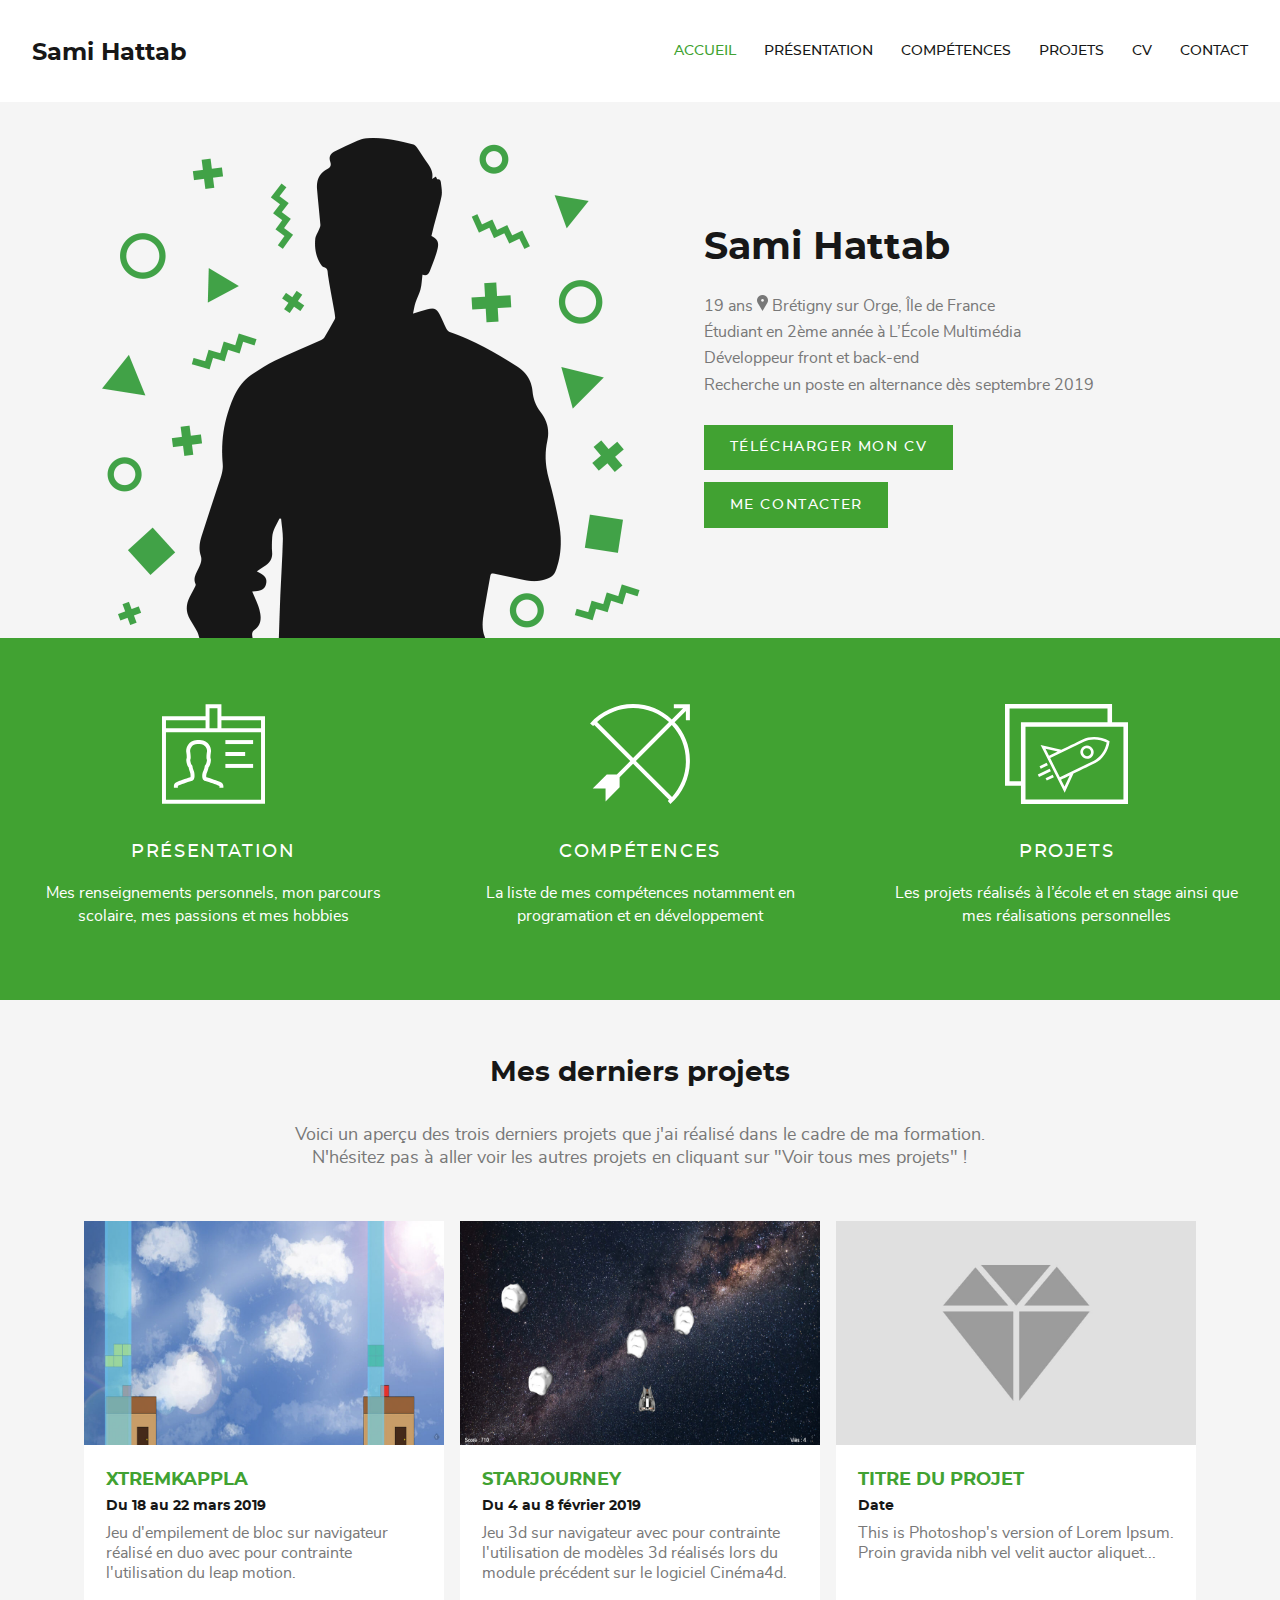
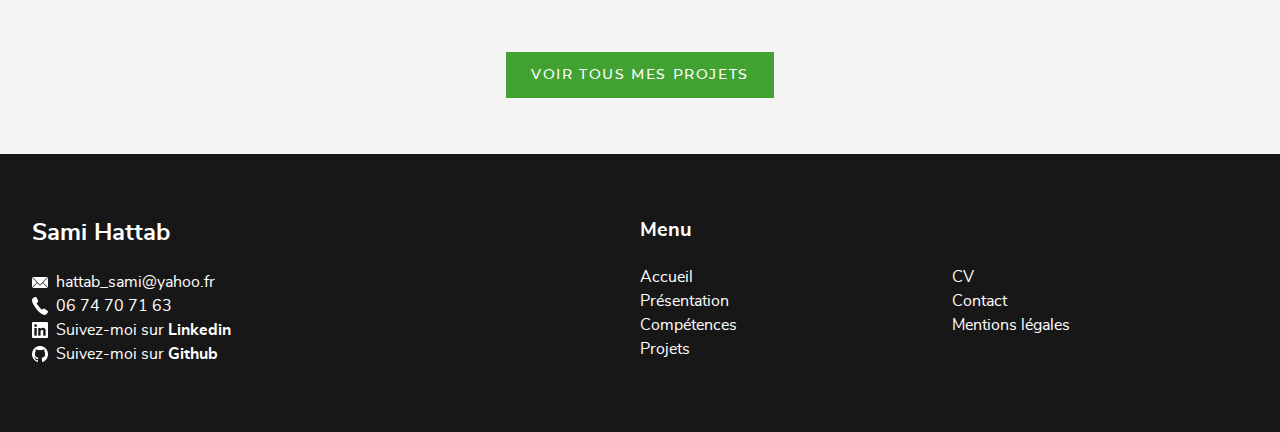
==== index.html @ ab51bd35 "modification des chemins du cv" ====
<!DOCTYPE html>
<html lang="fr">
<head>
    <meta charset="UTF-8">
    <meta name="viewport" content="width=device-width, initial-scale=1.0, user-scalable=no">
    <title>Portfolio de Sami Hattab - Page d'accueil</title>
    <link rel="stylesheet" href="css/template.css">
    <link rel="stylesheet" href="css/index.css">
    <link rel="icon" href="images/template/flavicon-s.ico">
</head>
<body>

    <nav class="tmp-menu" data-state="closed">

        <a href="index.html" class="home-link">Sami Hattab</a>

        <div class="site-links">
            <div class="burger">
                <span></span>
                <span></span>
                <span></span>
            </div>
            <a href="index.html" class="active">Accueil</a>
            <a href="">Présentation</a>
            <a href="competences.html">Compétences</a>
            <a href="">Projets</a>
            <a href="CV_HATTAB_Sami_Alternance.pdf">CV</a>
            <a href="contact.html">Contact</a>
        </div>

    </nav>

    <main class="tmp-main home">

        <header>

            <div class="image">
                <img src="images/index/avatar.png" alt="Avatar de John Doe" class="img-responsive">

            </div>
            
            <div class="text">
                <h1 class="tmp-title1">Sami Hattab</h1>
                <p>
                    19 ans <span class="picto-location"></span> Brétigny sur Orge, Île de France<br>
                    Étudiant en 2ème année à L’École Multimédia<br>
                    Développeur front et back-end <br>
                    Recherche un poste en alternance dès septembre 2019
                </p>
                <div class="buttons">
                    <a href="CV_HATTAB_Sami_Alternance.pdf" class="tmp-btn">Télécharger mon CV</a>
                    <br>
                    <a href="contact.html" class="tmp-btn">Me contacter</a>
                </div>
            </div>

        </header>

        <nav class="headings">

            <a href="">
                <img src="images/index/presentation.svg" alt="Pictogramme représentant une carte d'identité">
                <h2>Présentation</h2>
                <p>Mes renseignements personnels, mon parcours scolaire, mes passions et mes hobbies</p>
            </a>
            <a href="competences.html">
                <img src="images/index/skills.svg" alt="Pictogramme représentant une carte d'identité">
                <h2>Compétences</h2>
                <p>La liste de mes compétences notamment en programation et en développement</p>
            </a>
            <a href="">
                <img src="images/index/projects.svg" alt="Pictogramme représentant une carte d'identité">
                <h2>Projets</h2>
                <p>Les projets réalisés à l’école et en stage ainsi que mes réalisations personnelles</p>
            </a>

        </nav>

        <section class="last-projects">

            <h2 class="tmp-title2">Mes derniers projets</h2>

            <p>Voici un aperçu des trois derniers projets que j'ai réalisé dans le cadre de ma formation.
                <br>N'hésitez pas à aller voir les autres projets en cliquant sur "Voir tous mes projets" !
            </p>

            <div class="projects">
                
                <a href="projet.html" class="project">
                    <img src="images/projets/XtremKappla.jpg" alt="Photo du projet ???" class="img-responsive">
                    <div class="text">
                        <h3>XtremKappla</h3>
                        <span>Du 18 au 22 mars 2019</span>
                        <p>Jeu d'empilement de bloc sur navigateur réalisé en duo avec pour contrainte l'utilisation du leap motion.</p>
                    </div>
                </a>

                <a href="projet.html" class="project">
                    <img src="images/projets/StarJourney.jpg" alt="Photo du projet ???" class="img-responsive">
                    <div class="text">
                        <h3>StarJourney</h3>
                        <span>Du 4 au 8 février 2019</span>
                        <p>Jeu 3d sur navigateur avec pour contrainte l'utilisation de modèles 3d réalisés lors du module précédent sur le logiciel Cinéma4d.</p>
                    </div>
                </a>
                
                <a href="projet.html" class="project">
                    <img src="images/projets/projet3.jpg" alt="Photo du projet ???" class="img-responsive">
                    <div class="text">
                        <h3>Titre du projet</h3>
                        <span>Date</span>
                        <p>This is Photoshop's version  of Lorem Ipsum. Proin gravida nibh vel velit auctor aliquet...</p>
                    </div>
                </a>
                    
            </div>

            <a href="" class="tmp-btn">Voir tous mes projets</a>

        </section>

    </main>

    <footer class="tmp-footer">

        <section class="contact">
            <h1>Sami Hattab</h1>
            <a href="mailto:hattab_sami@yahoo.fr">hattab_sami@yahoo.fr</a><br>
            <a href="tel:+33674707163">06 74 70 71 63</a><br>
            <a href="https://www.linkedin.com/in/sami-hattab-b4a379175/">Suivez-moi sur <strong>Linkedin</strong></a><br>
            <a href="https://github.com/Raze91">Suivez-moi sur <strong>Github</strong></a>
        </section>

        <nav class="menu">
            <h2>Menu</h2>
            <div class="links">
                <a href="index.html">Accueil</a><br>
                <a href="">Présentation</a><br>
                <a href="competences.html">Compétences</a><br>
                <a href="">Projets</a><br>
                <a href="CV_Alternance_2019_SamiHattab.pdf">CV</a><br>
                <a href="contact.html">Contact</a><br>
                <a href="">Mentions légales</a>
            </div>
        </nav>

    </footer>
    
    <!-- Script de la bascule du menu -->
    <script src="scripts/menu.js"></script>

</body>
</html>
---- css/template.css ----
/*************/
/*** RESET ***/
/*************/

html, body, div, span, applet, object, iframe,
h1, h2, h3, h4, h5, h6, p, blockquote, pre,
a, abbr, acronym, address, big, cite, code,
del, dfn, em, img, ins, kbd, q, s, samp,
small, strike, strong, sub, sup, tt, var,
b, u, i, center,
dl, dt, dd, ol, ul, li,
fieldset, form, label, legend,
table, caption, tbody, tfoot, thead, tr, th, td,
article, aside, canvas, details, embed, 
figure, figcaption, footer, header, hgroup, 
menu, nav, output, ruby, section, summary,
time, mark, audio, video, input, textarea {
	margin: 0;
	padding: 0;
	border: 0;
	font: inherit;
    vertical-align: baseline;
    line-height: 1.25;
    -webkit-box-sizing: border-box;
            box-sizing: border-box;
}

/* HTML5 display-role reset for older browsers */
article, aside, details, figcaption, figure, 
footer, header, hgroup, menu, nav, section {
	display: block;
}
body {
	line-height: 1;
}
ol, ul {
	list-style: inside;
}
blockquote, q {
	quotes: none;
}
blockquote:before, blockquote:after,
q:before, q:after {
	content: '';
	content: none;
}
table {
	border-collapse: collapse;
	border-spacing: 0;
}


/*************/
/*** FONTS ***/
/*************/

@font-face {
    font-family: Montserrat;
    src: url('../fonts/montserrat-medium-webfont.woff2') format('woff2'),
         url('../fonts/montserrat-medium-webfont.woff') format('woff');
    font-weight: normal;
    font-style: normal;

}

@font-face {
    font-family: Montserrat;
    src: url('../fonts/montserrat-bold-webfont.woff2') format('woff2'),
         url('../fonts/montserrat-bold-webfont.woff') format('woff');
    font-weight: bold;
    font-style: normal;

}

@font-face {
    font-family: Nunito;
    src: url('../fonts/nunitosans-regular-webfont.woff2') format('woff2'),
         url('../fonts/nunitosans-regular-webfont.woff') format('woff');
    font-weight: normal;
    font-style: normal;

}

@font-face {
    font-family: Nunito;
    src: url('../fonts/nunitosans-bold-webfont.woff2') format('woff2'),
         url('../fonts/nunitosans-bold-webfont.woff') format('woff');
    font-weight: bold;
    font-style: normal;

}

/***********************/
/*** TEMPLATE STYLES ***/
/***********************/

/*
Noir : #171717 / R23 V23 B23
Gris clair : #f5f5f5
Gris : #787878 / R120 V120 B120
Vert d'eau : #10c9c3
Vert d'eau clair : #22e4de
*/

html, body{
    font-size: 100%;
}

@media screen and (max-width:840px) {
    html, body{
        font-size: 90%;
    }
}

body {
    font-family: Nunito;
    color: #787878;
    background-color: #f5f5f5;
    padding-top: 81px;
}

@media screen and (min-width:841px) {
    body {
        padding-top: 102px;
    }
}

/* Titles */

.tmp-title1 {
    font-family: Montserrat;
    font-weight: bold;
    font-size: 2.4rem; /* 38.4px */
    color: #171717;
}

.tmp-title2 {
    font-family: Montserrat;
    font-weight: bold;
    font-size: 1.75rem; /* 28px */
    color: #171717;
}

/* Links & buttons */

a {
    color: #171717;
}
a:hover {
    color: rgb(65, 162, 50);
}

.tmp-btn {
    display: inline-block;
    background-color: rgb(65, 162, 50);
    padding: .9rem 1.6rem; /* 14.4px 25.6px */
    font-family: Montserrat;
    font-size: 0.85rem; /* 13.6px */
    color: white;
    text-transform: uppercase;
    text-decoration: none;
    letter-spacing: .1rem;
    -webkit-transition: background-color 400ms;
    transition: background-color 400ms;
}

.tmp-btn:hover{
    background-color: #17c646;
    -webkit-box-shadow: 0 0 .95rem rgba(23,23,23,.1);
            box-shadow: 0 0 .95rem rgba(23,23,23,.1);
    color: white;
}

.tmp-btn-small {
    display: inline-block;
    background-color: rgb(65, 162, 50);
    padding: .7rem 1.15rem;
    font-family: Montserrat;
    font-size: 0.75rem;
    color: white;
    text-transform: uppercase;
    text-decoration: none;
    letter-spacing: .1rem;
    -webkit-transition: background-color 400ms;
    transition: background-color 400ms;
}

.tmp-btn-small:hover{
    background-color: #17c646;
    -webkit-box-shadow: 0 0 .8rem rgba(23,23,23,.1);
            box-shadow: 0 0 .8rem rgba(23,23,23,.1);
    color: white;
}

/* Strong */

strong {
    font-weight: bold;
    color: #171717;
}

/* Page menu */

.tmp-menu{
    position: fixed;
    width:100%;
    background-color: white;
    padding: 2.15rem 2rem; /* 34.4px 0 */
    display: -webkit-box;
    display: -ms-flexbox;
    display: flex;
    -webkit-box-orient: horizontal;
    -webkit-box-direction: normal;
        -ms-flex-direction: row;
            flex-direction: row;
    -webkit-box-pack: justify;
        -ms-flex-pack: justify;
            justify-content: space-between;
    top:0;
    z-index: 2;
}

.tmp-menu a{
    text-decoration: none;
    color: #171717;
}

.tmp-menu .home-link {
    font-family: Montserrat;
    font-weight: bold;
    font-size: 1.5rem; /* 24px */
    margin-top:.2rem;
}

.tmp-menu .site-links {
    margin-top: .35rem;
}

.tmp-menu .site-links a {
    font-family: Montserrat;
    font-size: 0.9rem; /* 14.4px */
    text-transform: uppercase;
    margin-left: 1.5rem;
    -webkit-transition: color 400ms;
    transition: color 400ms;
}

.tmp-menu .site-links a:hover {
    color: #17c646;
}

.tmp-menu .site-links a.active {
    color: rgb(65, 162, 50);
}

.tmp-menu .burger {
    display: none;
    padding-top: 3.5px;
    cursor: pointer;
}

.tmp-menu .burger span{
    display: block;
    width: 1.75rem;
    height: 2px;
    background-color: #171717;
    -webkit-transition: all 500ms;
    transition: all 500ms;
}

.tmp-menu .burger span:nth-child(1),
.tmp-menu .burger span:nth-child(2) {
    margin-bottom: 7px;
}

.tmp-menu[data-state=opened] .burger span:nth-child(1) {
    -webkit-transform: rotate(45deg);
            transform: rotate(45deg);
    -webkit-transform-origin: 0 0;
            transform-origin: 0 0;
    margin-bottom: 15px;
    margin-right: -5px;
}

.tmp-menu[data-state=opened] .burger span:nth-child(2) {
    display: none;
} 

.tmp-menu[data-state=opened] .burger span:nth-child(3) {
    -webkit-transform: rotate(-45deg);
            transform: rotate(-45deg);
    -webkit-transform-origin: 0 100%;
            transform-origin: 0 100%;
    margin-right: -5px;
}


@media screen and (max-width:840px) {

    .tmp-menu{
        padding-top: 1.7rem;
        padding-bottom: 1.7rem;
    }

    .tmp-menu .site-links {
        text-align: right;
    }

    .tmp-menu .site-links a {
        margin-left: 0;
    }

    .tmp-menu[data-state=closed] .site-links a{
        display: none;
    }

    .tmp-menu[data-state=opened] .site-links a {
        display: block;
        padding: .45rem 0;
    }
    .tmp-menu[data-state=opened] .site-links a:last-of-type {
        padding-bottom: 0;
    }

    .tmp-menu .burger {
        display: inline-block;
    }

    .tmp-menu[data-state=opened] .burger {
        margin-bottom: 20px;
    }

}

/* Page main */

.tmp-main {
    padding: 0 2rem;
}

/* Page footer */

.tmp-footer {
    padding: 4rem 2rem;
    background-color: #171717;
}

.tmp-footer h1,
.tmp-footer h2,
.tmp-footer a {
    color: white;
}

.tmp-footer h1,
.tmp-footer h2 {
    font-weight: bold;
    margin-bottom: 1.5rem;
}

.tmp-footer h1 {
    font-size: 1.5rem;
}

.tmp-footer h2 {
    font-size: 1.25rem;
}

.tmp-footer a {
    text-decoration: none;
    display: inline-block;
    margin-bottom: .25rem;
}

.tmp-footer a:hover{
    color: rgb(65, 162, 50);
}

.tmp-footer .contact a {
    background-repeat: no-repeat;
    background-position-y: center;
    padding-left: 24px;
}

.tmp-footer .contact a:nth-of-type(1) {
    background-image: url(../images/template/mail.png);
}
.tmp-footer .contact a:nth-of-type(1):hover{
    background-image: url(../images/template/Picto_Mail_hover_vert.png);
}

.tmp-footer .contact a:nth-of-type(2) {
    background-image: url(../images/template/phone.png);
}
.tmp-footer .contact a:nth-of-type(2):hover{
    background-image: url(../images/template/picto_telephone_hover_vert.png);
}

.tmp-footer .contact a:nth-of-type(3) {
    background-image: url(../images/template/linkedin.png);
}
.tmp-footer .contact a:nth-of-type(3):hover{
    background-image: url(../images/template/linkedin_hover_vert.png);
}

.tmp-footer .contact a:nth-of-type(4) {
    background-image: url(../images/template/github.png);
}
.tmp-footer .contact a:nth-of-type(4):hover{
    background-image: url(../images/template/picto_GitHub_hover_vert.png);
}

.tmp-footer strong {
    color: inherit;
}
@media screen and (max-width:500px) {
    .tmp-footer .contact {
        margin-bottom: 2rem;
    }
}
@media screen and (min-width:501px) {
    .tmp-footer {
        display: -webkit-box;
        display: -ms-flexbox;
        display: flex;
    }
    
    .tmp-footer .contact,
    .tmp-footer .menu {
        -webkit-box-flex:1;
            -ms-flex:1;
                flex:1;
    }
    
    .tmp-footer .menu .links {
        -webkit-columns: 2;
                columns: 2;
    }
}

/* Page main (not home) */

.tmp-main:not(.home) {
    padding-top: 3.5rem;
    padding-bottom: 3.5rem;
}

/* Page content (not home) */

.tmp-content h1,
.tmp-content header {
    margin-bottom: 2rem;
}
.tmp-content header p{
    font-size: 1.15rem;
}

.tmp-content h2,
.tmp-content p,
.tmp-content ul,
.tmp-content table,
.tmp-content form {
    margin-bottom: 1.3rem;
}

/* Page aside */

.tmp-aside {
    font-size: .95rem;
}

.tmp-aside h2 {
    margin-top: .6rem;
    margin-bottom: 2.15rem;
}

.tmp-aside p {
    line-height: 1.5;
}

.tmp-aside .infos p {
    margin-bottom: .5rem;
}

.tmp-aside .infos a:first-of-type {
    margin-bottom: .5rem;
}

.tmp-aside .projects h2 {
    margin-top: 2.5rem;
}

.tmp-aside .projects h3 {
    color: rgb(65, 162, 50);
    font-size: 1rem;
    font-weight: bold;
    margin-bottom: .25rem;
}

.tmp-aside .projects a {
    display: inline-block;
    margin-bottom: 1.5rem;
}

@media screen and (max-width:840px) {
    .tmp-aside {
        border-top: 1px solid #787878;
        margin-top: 2.75rem;
        padding-top: 2rem;
    }
}
@media screen and (min-width:841px) {
    .tmp-main:not(.home) {
       display: -webkit-box;
       display: -ms-flexbox;
       display: flex;
    }
    .tmp-content{
        width: 63.5%;
    }
    .tmp-aside {
        padding-left: 3.15rem;
        width: 36.5%;
    }
}

/* Images responsives */

.img-responsive {
    max-width: 100%;
    width: auto; /* pour IE */
    height: auto; /* pour IE */ -ms-interpolation-mode: bicubic; /* lissage pour IE */
}
---- css/index.css ----
/********************/
/*** INDEX STYLES ***/
/********************/

/* Header */

header{
    padding-top: 2.25rem;
    display: -webkit-box;
    display: -ms-flexbox;
    display: flex;
}

header .image {
    display: -webkit-box;
    display: -ms-flexbox;
    display: flex;
    -webkit-box-pack: end;
        -ms-flex-pack: end;
            justify-content: flex-end;
    -webkit-box-align: end;
        -ms-flex-align: end;
            align-items: flex-end;
}

header .text {
    display: -webkit-box;
    display: -ms-flexbox;
    display: flex;
    -webkit-box-orient: vertical;
    -webkit-box-direction: normal;
        -ms-flex-direction: column;
            flex-direction: column;
    -webkit-box-pack: center;
        -ms-flex-pack: center;
            justify-content: center;
    -webkit-box-align: start;
        -ms-flex-align: start;
            align-items: flex-start;
    padding-bottom:1.5rem;
    overflow: auto;
}

header .text p {
    margin: 1.3rem 0 1.65rem;
    line-height: 1.65rem;
}

.picto-location {
    display: inline-block;
    width: 0.6875rem;
    height: 1rem;
    background-image: url(../images/index/location.png);
}

header .text .tmp-btn{
    display: inline-block;
}

header .text .tmp-btn:first-child {
    margin-bottom: .75rem;
}

@media screen and (max-width:840px) {
    header{
        -webkit-box-orient: vertical;
        -webkit-box-direction: reverse;
            -ms-flex-direction: column-reverse;
                flex-direction: column-reverse;
        -webkit-box-align: center;
            -ms-flex-align: center;
                align-items: center;
        padding-top: 1rem;
    }

    header .text{
        text-align: center;
    }

    header .text h1,
    header .text p {
        width: 100%;
    }

    header .image img {
        max-width: 300px;
        margin-top: 1rem;
    }

    header .buttons{
        margin-left: auto;
        margin-right: auto;
    }

}
@media screen and (min-width:841px) {

    header {
        padding-top: 2.25rem;
    }

    header .text {
        padding-left: 4rem;
    }
    
    header .image,
    header .text {
        width: 50%;
    }

    header .text .tmp-btn{
        float: left;
    }

    header .text .tmp-btn:first-child {
        margin-right: 1.25rem;
    }

}

/* Headings */

.headings {
    background-color: rgb(65, 162, 50);
    display: -webkit-box;
    display: -ms-flexbox;
    display: flex;
    margin: 0 -2rem;
}

.headings a {
    color: white;
    text-decoration: none;
    text-align: center;
    padding: 4.15rem 2rem 4.5rem;
    -webkit-box-flex:1;
        -ms-flex:1;
            flex:1;
    -webkit-transition: background-color 400ms;
    transition: background-color 400ms;
}

.headings h2 {
    font-family: Montserrat;
    font-size: 1.15rem;
    letter-spacing: .1rem;
    text-transform: uppercase;
}

.headings p {
    line-height: 1.45rem;
}

@media screen and (max-width:840px) {
    .headings {
        -webkit-box-orient: vertical;
        -webkit-box-direction: normal;
            -ms-flex-direction: column;
                flex-direction: column;
    }

    .headings a {
        padding: 2rem;
    }
    .headings a:nth-child(2) {
        background-color: #41A232;
    }

    .headings h2 {
        margin-bottom: .6rem;
    }

    .headings img{
        margin-bottom: 1.1rem;
    }

    .headings p {
        max-width: 320px;
        margin-left: auto;
        margin-right: auto;
    }
}

@media screen and (min-width:841px) {

    .headings a:hover{
        background-color: #17c646;
    }

    .headings h2 {
        margin-bottom: 1.2rem;
    }

    .headings img {
        margin-bottom: 1.9rem;
    }
}

@media screen and (min-width:1201px) {
    .headings img{
        height: 100px;
    }
}

/* Last projects */

.last-projects {
    text-align: center;
    padding-top: 3.5rem;
    padding-bottom: 3.5rem;
}

.last-projects h2 {
    margin-bottom: 2rem;
}

.last-projects > p {
    margin: 0 auto 3.25rem;
    max-width: 53.15rem;
    font-size: 1.15rem;
}

.last-projects .projects {
    display: -webkit-box;
    display: -ms-flexbox;
    display: flex;
    -webkit-box-pack: center;
        -ms-flex-pack: center;
            justify-content: center;
    -ms-flex-wrap: wrap;
        flex-wrap: wrap;
    margin-bottom: 2.25rem;
}

.last-projects .project{
    -webkit-box-flex:1;
        -ms-flex:1;
            flex:1;
    max-width: 360px;
    background-color: white;
    text-align: left;
    text-decoration: none;
    margin-bottom: 1rem;
    -webkit-transition: background-color 400ms;
    transition: background-color 400ms;
}

.last-projects .project:hover{
    -webkit-box-shadow: 0 0 .95rem rgba(23,23,23,.1);
            box-shadow: 0 0 .95rem rgba(23,23,23,.1);
}

.last-projects .text {
    padding: 1.1rem 1.35rem;
}

.last-projects .project h3 {
    color: rgb(65, 162, 50);
    font-size: 1.15rem;
    text-transform: uppercase;
    font-family: Montserrat;
    font-weight: bold;
    margin-bottom: .25rem;
}

.last-projects .project span {
    color: #171717;
    font-size: .9rem;
    font-family: Montserrat;
    font-weight: bold;
    display: inline-block;
    margin-bottom: .5rem;
}

.last-projects .project p {
    color: #787878;
}

@media screen and (max-width:840px) {
    
    .last-projects .projects {
        -webkit-box-orient: vertical;
        -webkit-box-direction: normal;
            -ms-flex-direction: column;
                flex-direction: column;
        -webkit-box-align: center;
            -ms-flex-align: center;
                align-items: center;

    }
}

@media screen and (min-width:841px) {

    .last-projects .project:nth-child(2) {
        margin-left: 1rem;
        margin-right: 1rem;
    }

}
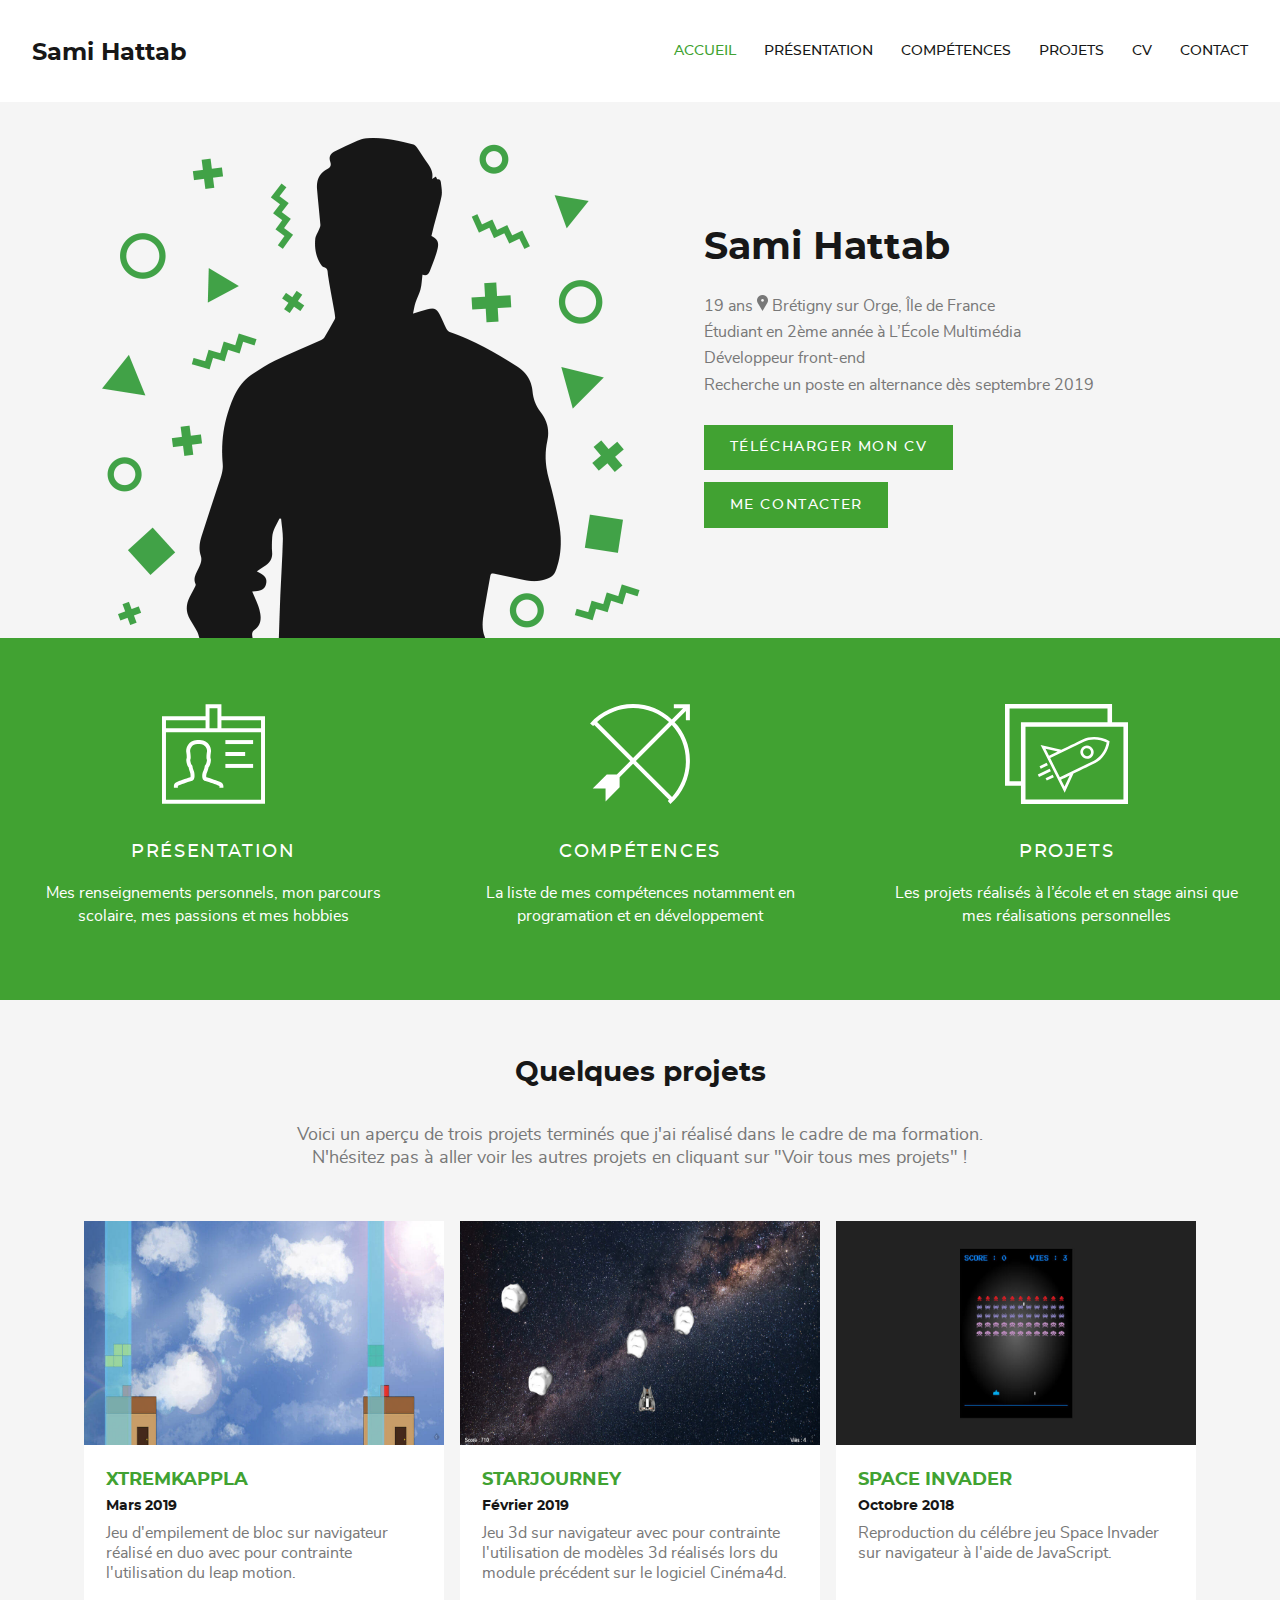
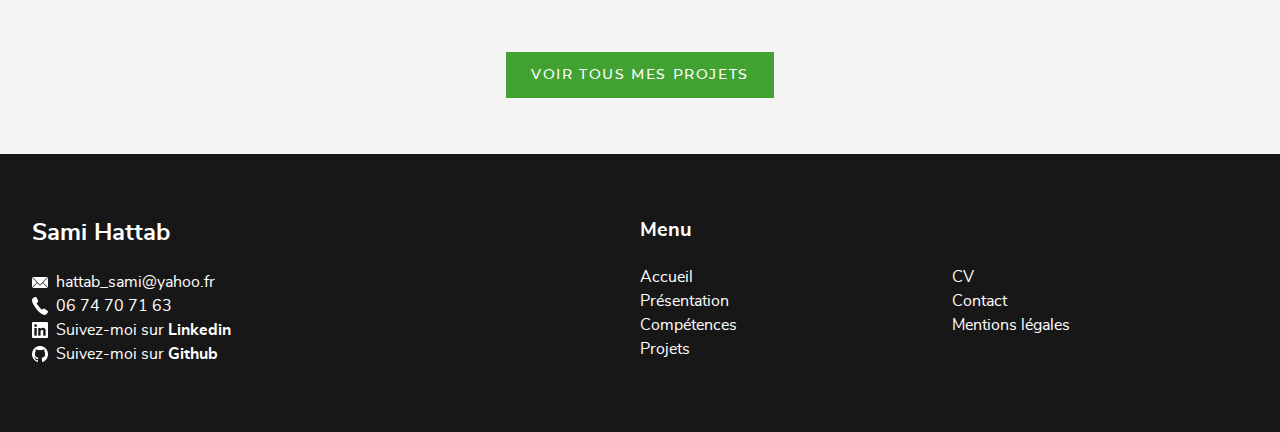
==== commit 1db77ec0: "Ajout de nombreuses pages de projets, de la page listant tout les projets et légéres modifications d" ====
--- a/index.html
+++ b/index.html
@@ -23,7 +23,7 @@
             <a href="index.html" class="active">Accueil</a>
             <a href="">Présentation</a>
             <a href="competences.html">Compétences</a>
-            <a href="">Projets</a>
+            <a href="Projets.html">Projets</a>
             <a href="CV_HATTAB_Sami_Alternance.pdf">CV</a>
             <a href="contact.html">Contact</a>
         </div>
@@ -44,7 +44,7 @@
                 <p>
                     19 ans <span class="picto-location"></span> Brétigny sur Orge, Île de France<br>
                     Étudiant en 2ème année à L’École Multimédia<br>
-                    Développeur front et back-end <br>
+                    Développeur front-end <br>
                     Recherche un poste en alternance dès septembre 2019
                 </p>
                 <div class="buttons">
@@ -68,7 +68,7 @@
                 <h2>Compétences</h2>
                 <p>La liste de mes compétences notamment en programation et en développement</p>
             </a>
-            <a href="">
+            <a href="Projets.html">
                 <img src="images/index/projects.svg" alt="Pictogramme représentant une carte d'identité">
                 <h2>Projets</h2>
                 <p>Les projets réalisés à l’école et en stage ainsi que mes réalisations personnelles</p>
@@ -78,44 +78,44 @@
 
         <section class="last-projects">
 
-            <h2 class="tmp-title2">Mes derniers projets</h2>
+            <h2 class="tmp-title2">Quelques projets</h2>
 
-            <p>Voici un aperçu des trois derniers projets que j'ai réalisé dans le cadre de ma formation.
+            <p>Voici un aperçu de trois projets terminés que j'ai réalisé dans le cadre de ma formation.
                 <br>N'hésitez pas à aller voir les autres projets en cliquant sur "Voir tous mes projets" !
             </p>
 
             <div class="projects">
                 
-                <a href="projet.html" class="project">
-                    <img src="images/projets/XtremKappla.jpg" alt="Photo du projet ???" class="img-responsive">
+                <a href="XtremKappla.html" class="project">
+                    <img src="images/projets/XtremKappla.jpg" alt="Photo du projet XtremKappla" class="img-responsive">
                     <div class="text">
                         <h3>XtremKappla</h3>
-                        <span>Du 18 au 22 mars 2019</span>
+                        <span>Mars 2019</span>
                         <p>Jeu d'empilement de bloc sur navigateur réalisé en duo avec pour contrainte l'utilisation du leap motion.</p>
                     </div>
                 </a>
 
-                <a href="projet.html" class="project">
-                    <img src="images/projets/StarJourney.jpg" alt="Photo du projet ???" class="img-responsive">
+                <a href="" class="project">
+                    <img src="images/projets/StarJourney.jpg" alt="Photo du projet StarJourney" class="img-responsive">
                     <div class="text">
                         <h3>StarJourney</h3>
-                        <span>Du 4 au 8 février 2019</span>
+                        <span>Février 2019</span>
                         <p>Jeu 3d sur navigateur avec pour contrainte l'utilisation de modèles 3d réalisés lors du module précédent sur le logiciel Cinéma4d.</p>
                     </div>
                 </a>
                 
-                <a href="projet.html" class="project">
-                    <img src="images/projets/projet3.jpg" alt="Photo du projet ???" class="img-responsive">
+                <a href="Space_Invader.html" class="project">
+                    <img src="images/projets/Space_Invader_1.jpg" alt="Photo du projet Space Invader" class="img-responsive">
                     <div class="text">
-                        <h3>Titre du projet</h3>
-                        <span>Date</span>
-                        <p>This is Photoshop's version  of Lorem Ipsum. Proin gravida nibh vel velit auctor aliquet...</p>
+                        <h3>Space Invader</h3>
+                        <span>Octobre 2018</span>
+                        <p>Reproduction du célébre jeu Space Invader sur navigateur à l'aide de JavaScript.</p>
                     </div>
                 </a>
                     
             </div>
 
-            <a href="" class="tmp-btn">Voir tous mes projets</a>
+            <a href="Projets.html" class="tmp-btn">Voir tous mes projets</a>
 
         </section>
 
@@ -137,7 +137,7 @@
                 <a href="index.html">Accueil</a><br>
                 <a href="">Présentation</a><br>
                 <a href="competences.html">Compétences</a><br>
-                <a href="">Projets</a><br>
+                <a href="Projets.html">Projets</a><br>
                 <a href="CV_Alternance_2019_SamiHattab.pdf">CV</a><br>
                 <a href="contact.html">Contact</a><br>
                 <a href="">Mentions légales</a>
--- a/css/template.css
+++ b/css/template.css
@@ -250,7 +250,7 @@
 }
 
 .tmp-menu .site-links a.active {
-    color: rgb(65, 162, 50);
+    color: #41A232;
 }
 
 .tmp-menu .burger {
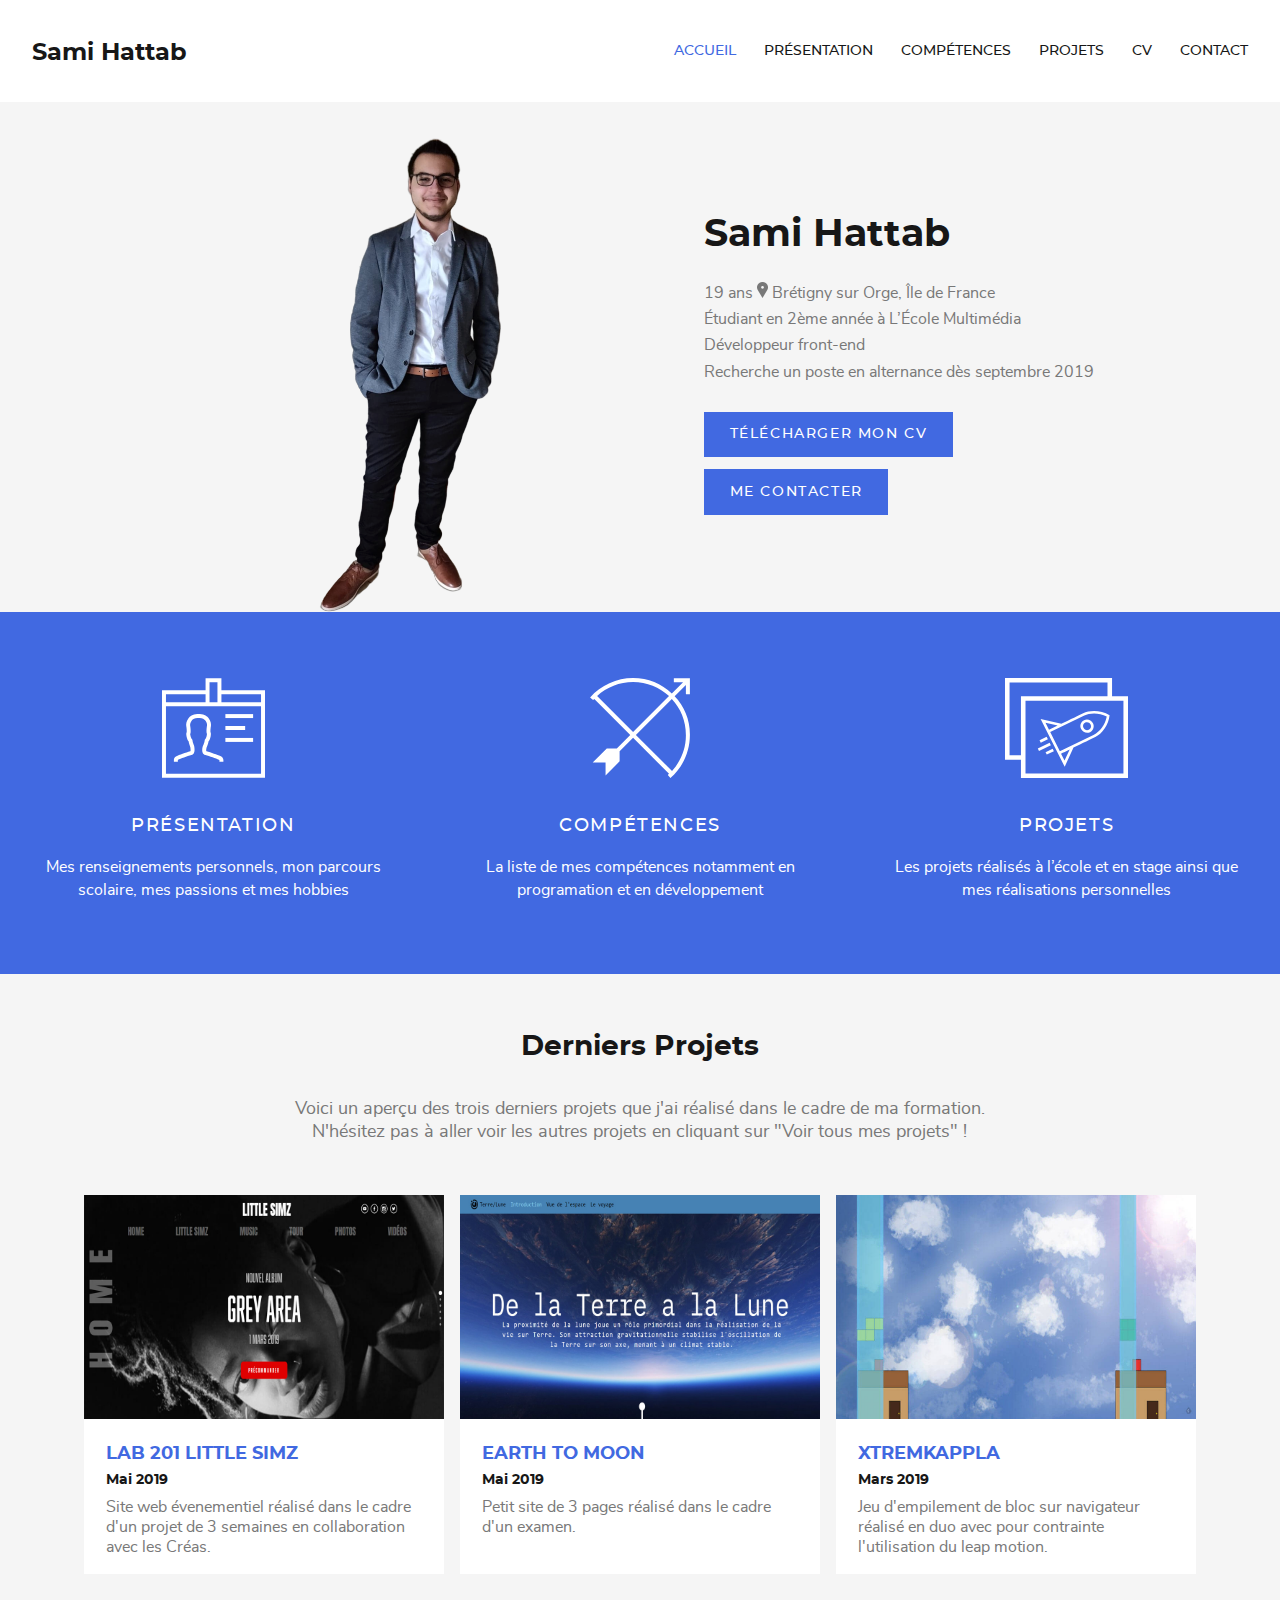
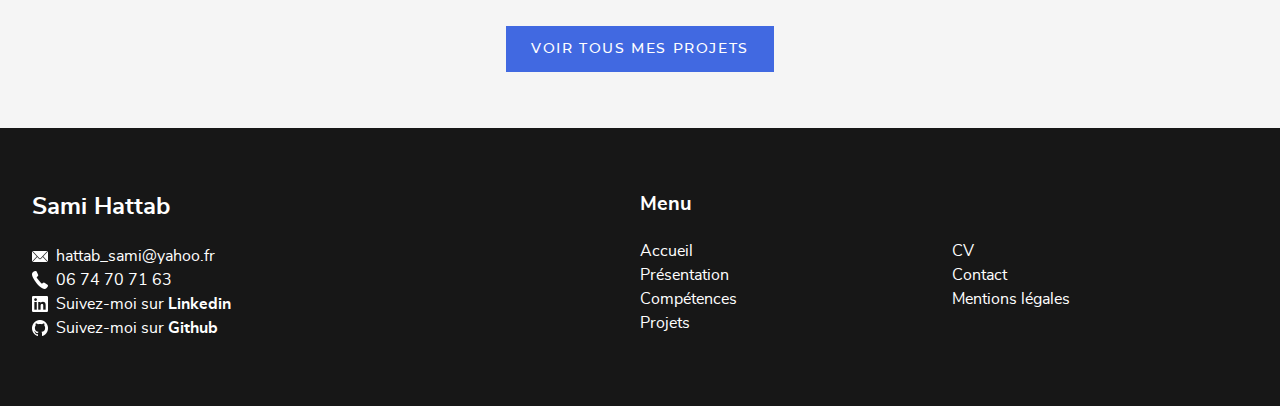
==== commit f27c2504: "change the color back to blue and add the page for the little simz project" ====
--- a/index.html
+++ b/index.html
@@ -21,7 +21,7 @@
                 <span></span>
             </div>
             <a href="index.html" class="active">Accueil</a>
-            <a href="">Présentation</a>
+            <a href="presentation.html">Présentation</a>
             <a href="competences.html">Compétences</a>
             <a href="Projets.html">Projets</a>
             <a href="CV_HATTAB_Sami_Alternance.pdf">CV</a>
@@ -35,7 +35,7 @@
         <header>
 
             <div class="image">
-                <img src="images/index/avatar.png" alt="Avatar de John Doe" class="img-responsive">
+                <img src="images/index/Sami_portfolio.png" alt="Avatar de John Doe" class="img-responsive">
 
             </div>
             
@@ -78,13 +78,31 @@
 
         <section class="last-projects">
 
-            <h2 class="tmp-title2">Quelques projets</h2>
+            <h2 class="tmp-title2">Derniers Projets</h2>
 
-            <p>Voici un aperçu de trois projets terminés que j'ai réalisé dans le cadre de ma formation.
+            <p>Voici un aperçu des trois derniers projets que j'ai réalisé dans le cadre de ma formation.
                 <br>N'hésitez pas à aller voir les autres projets en cliquant sur "Voir tous mes projets" !
             </p>
 
             <div class="projects">
+                
+                <a href="little_simz.html" class="project">
+                    <img src="images/projets/Little_Simz.jpg" alt="Photo du projet Little Simz" class="img-responsive">
+                    <div class="text">
+                        <h3>Lab 201 Little Simz</h3>
+                        <span>Mai 2019</span>
+                        <p>Site web évenementiel réalisé dans le cadre d'un projet de 3 semaines en collaboration avec les Créas.</p>
+                    </div>
+                </a>
+
+                <a href="earthToMoon.html" class="project">
+                    <img src="images/projets/EarthToMoon_1.jpg" alt="Photo du projet StarJourney" class="img-responsive">
+                    <div class="text">
+                        <h3>Earth To Moon</h3>
+                        <span>Mai 2019</span>
+                        <p>Petit site de 3 pages réalisé dans le cadre d'un examen.</p>
+                    </div>
+                </a>
                 
                 <a href="XtremKappla.html" class="project">
                     <img src="images/projets/XtremKappla.jpg" alt="Photo du projet XtremKappla" class="img-responsive">
@@ -92,24 +110,6 @@
                         <h3>XtremKappla</h3>
                         <span>Mars 2019</span>
                         <p>Jeu d'empilement de bloc sur navigateur réalisé en duo avec pour contrainte l'utilisation du leap motion.</p>
-                    </div>
-                </a>
-
-                <a href="" class="project">
-                    <img src="images/projets/StarJourney.jpg" alt="Photo du projet StarJourney" class="img-responsive">
-                    <div class="text">
-                        <h3>StarJourney</h3>
-                        <span>Février 2019</span>
-                        <p>Jeu 3d sur navigateur avec pour contrainte l'utilisation de modèles 3d réalisés lors du module précédent sur le logiciel Cinéma4d.</p>
-                    </div>
-                </a>
-                
-                <a href="Space_Invader.html" class="project">
-                    <img src="images/projets/Space_Invader_1.jpg" alt="Photo du projet Space Invader" class="img-responsive">
-                    <div class="text">
-                        <h3>Space Invader</h3>
-                        <span>Octobre 2018</span>
-                        <p>Reproduction du célébre jeu Space Invader sur navigateur à l'aide de JavaScript.</p>
                     </div>
                 </a>
                     
@@ -135,7 +135,7 @@
             <h2>Menu</h2>
             <div class="links">
                 <a href="index.html">Accueil</a><br>
-                <a href="">Présentation</a><br>
+                <a href="presentation.html">Présentation</a><br>
                 <a href="competences.html">Compétences</a><br>
                 <a href="Projets.html">Projets</a><br>
                 <a href="CV_Alternance_2019_SamiHattab.pdf">CV</a><br>
--- a/css/template.css
+++ b/css/template.css
@@ -147,12 +147,12 @@
     color: #171717;
 }
 a:hover {
-    color: rgb(65, 162, 50);
+    color: royalblue;
 }
 
 .tmp-btn {
     display: inline-block;
-    background-color: rgb(65, 162, 50);
+    background-color: royalblue;
     padding: .9rem 1.6rem; /* 14.4px 25.6px */
     font-family: Montserrat;
     font-size: 0.85rem; /* 13.6px */
@@ -165,7 +165,7 @@
 }
 
 .tmp-btn:hover{
-    background-color: #17c646;
+    background-color: rgb(0, 52, 209);
     -webkit-box-shadow: 0 0 .95rem rgba(23,23,23,.1);
             box-shadow: 0 0 .95rem rgba(23,23,23,.1);
     color: white;
@@ -173,7 +173,7 @@
 
 .tmp-btn-small {
     display: inline-block;
-    background-color: rgb(65, 162, 50);
+    background-color: royalblue;
     padding: .7rem 1.15rem;
     font-family: Montserrat;
     font-size: 0.75rem;
@@ -186,7 +186,7 @@
 }
 
 .tmp-btn-small:hover{
-    background-color: #17c646;
+    background-color: rgb(0, 52, 209);
     -webkit-box-shadow: 0 0 .8rem rgba(23,23,23,.1);
             box-shadow: 0 0 .8rem rgba(23,23,23,.1);
     color: white;
@@ -246,11 +246,11 @@
 }
 
 .tmp-menu .site-links a:hover {
-    color: #17c646;
+    color: rgb(0, 52, 209);
 }
 
 .tmp-menu .site-links a.active {
-    color: #41A232;
+    color: royalblue;
 }
 
 .tmp-menu .burger {
@@ -372,7 +372,7 @@
 }
 
 .tmp-footer a:hover{
-    color: rgb(65, 162, 50);
+    color: rgb(0, 52, 209);
 }
 
 .tmp-footer .contact a {
@@ -385,28 +385,28 @@
     background-image: url(../images/template/mail.png);
 }
 .tmp-footer .contact a:nth-of-type(1):hover{
-    background-image: url(../images/template/Picto_Mail_hover_vert.png);
+    background-image: url(../images/template/mail-hover_bleu.png);
 }
 
 .tmp-footer .contact a:nth-of-type(2) {
     background-image: url(../images/template/phone.png);
 }
 .tmp-footer .contact a:nth-of-type(2):hover{
-    background-image: url(../images/template/picto_telephone_hover_vert.png);
+    background-image: url(../images/template/phone-hover_bleu.png);
 }
 
 .tmp-footer .contact a:nth-of-type(3) {
     background-image: url(../images/template/linkedin.png);
 }
 .tmp-footer .contact a:nth-of-type(3):hover{
-    background-image: url(../images/template/linkedin_hover_vert.png);
+    background-image: url(../images/template/linkedin-hover_bleu.png);
 }
 
 .tmp-footer .contact a:nth-of-type(4) {
     background-image: url(../images/template/github.png);
 }
 .tmp-footer .contact a:nth-of-type(4):hover{
-    background-image: url(../images/template/picto_GitHub_hover_vert.png);
+    background-image: url(../images/template/github-hover_bleu.png);
 }
 
 .tmp-footer strong {
@@ -490,7 +490,7 @@
 }
 
 .tmp-aside .projects h3 {
-    color: rgb(65, 162, 50);
+    color: royalblue;
     font-size: 1rem;
     font-weight: bold;
     margin-bottom: .25rem;
--- a/css/index.css
+++ b/css/index.css
@@ -121,7 +121,7 @@
 /* Headings */
 
 .headings {
-    background-color: rgb(65, 162, 50);
+    background-color: #4169e1;
     display: -webkit-box;
     display: -ms-flexbox;
     display: flex;
@@ -163,7 +163,7 @@
         padding: 2rem;
     }
     .headings a:nth-child(2) {
-        background-color: #41A232;
+        background-color: rgb(0, 52, 209);
     }
 
     .headings h2 {
@@ -184,7 +184,7 @@
 @media screen and (min-width:841px) {
 
     .headings a:hover{
-        background-color: #17c646;
+        background-color: rgb(0, 52, 209);
     }
 
     .headings h2 {
@@ -255,7 +255,7 @@
 }
 
 .last-projects .project h3 {
-    color: rgb(65, 162, 50);
+    color: royalblue;
     font-size: 1.15rem;
     text-transform: uppercase;
     font-family: Montserrat;
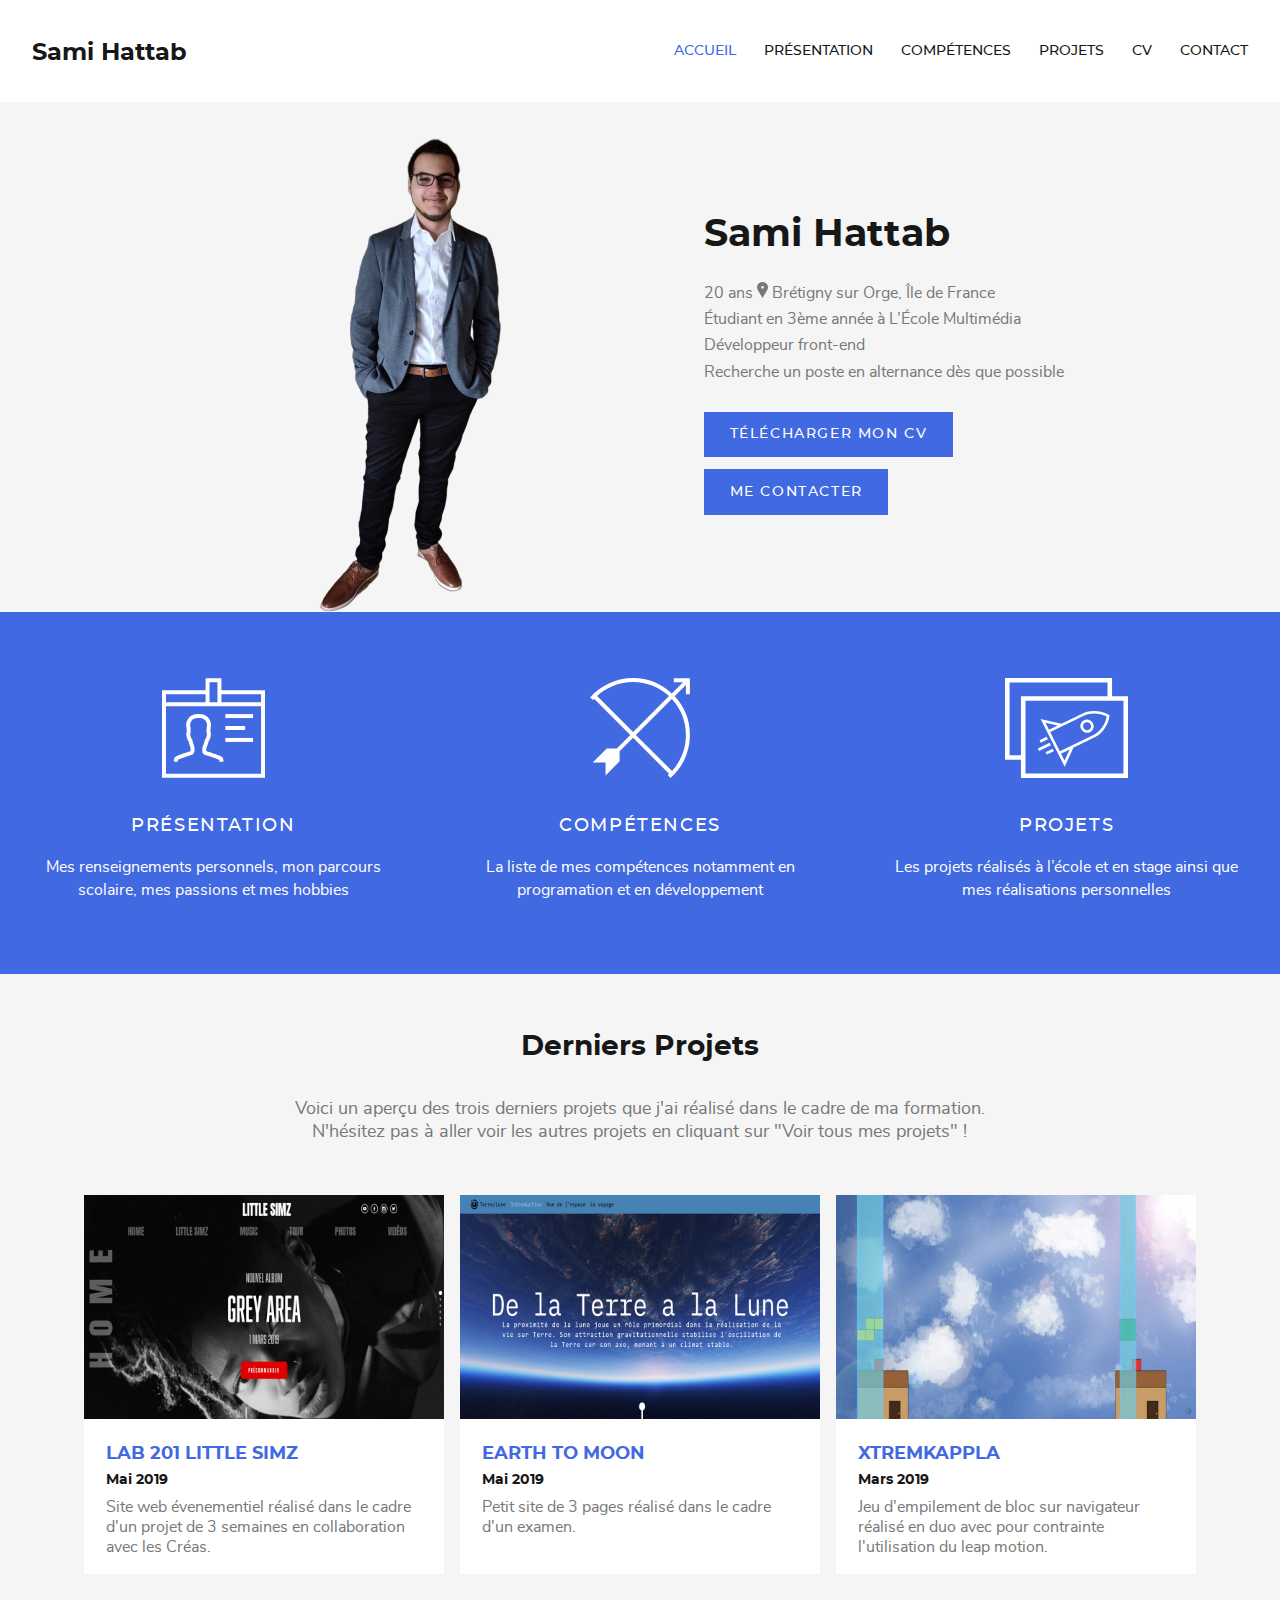
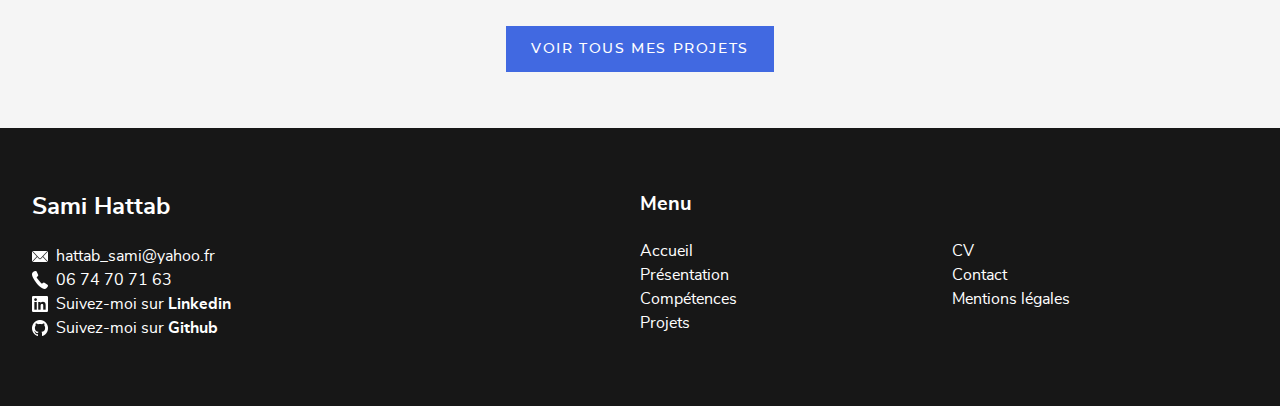
==== commit 362df4da: "small changes for the age and the new year of formation" ====
--- a/index.html
+++ b/index.html
@@ -24,8 +24,8 @@
             <a href="presentation.html">Présentation</a>
             <a href="competences.html">Compétences</a>
             <a href="Projets.html">Projets</a>
-            <a href="CV_HATTAB_Sami_Alternance.pdf">CV</a>
-            <a href="contact.html">Contact</a>
+            <a href="CV_HATTAB_Sami_Alternance.pdf" target="_blank">CV</a>
+            <a href="contact.php">Contact</a>
         </div>
 
     </nav>
@@ -42,15 +42,15 @@
             <div class="text">
                 <h1 class="tmp-title1">Sami Hattab</h1>
                 <p>
-                    19 ans <span class="picto-location"></span> Brétigny sur Orge, Île de France<br>
-                    Étudiant en 2ème année à L’École Multimédia<br>
+                    20 ans <span class="picto-location"></span> Brétigny sur Orge, Île de France<br>
+                    Étudiant en 3ème année à L’École Multimédia<br>
                     Développeur front-end <br>
-                    Recherche un poste en alternance dès septembre 2019
+                    Recherche un poste en alternance dès que possible
                 </p>
                 <div class="buttons">
-                    <a href="CV_HATTAB_Sami_Alternance.pdf" class="tmp-btn">Télécharger mon CV</a>
+                    <a href="CV_HATTAB_Sami_Alternance.pdf" class="tmp-btn" target="_blank">Télécharger mon CV</a>
                     <br>
-                    <a href="contact.html" class="tmp-btn">Me contacter</a>
+                    <a href="contact.php" class="tmp-btn">Me contacter</a>
                 </div>
             </div>
 
@@ -58,7 +58,7 @@
 
         <nav class="headings">
 
-            <a href="">
+            <a href="presentation.html">
                 <img src="images/index/presentation.svg" alt="Pictogramme représentant une carte d'identité">
                 <h2>Présentation</h2>
                 <p>Mes renseignements personnels, mon parcours scolaire, mes passions et mes hobbies</p>
@@ -138,8 +138,8 @@
                 <a href="presentation.html">Présentation</a><br>
                 <a href="competences.html">Compétences</a><br>
                 <a href="Projets.html">Projets</a><br>
-                <a href="CV_Alternance_2019_SamiHattab.pdf">CV</a><br>
-                <a href="contact.html">Contact</a><br>
+                <a href="CV_Alternance_2019_SamiHattab.pdf" target="_blank">CV</a><br>
+                <a href="contact.php">Contact</a><br>
                 <a href="">Mentions légales</a>
             </div>
         </nav>
--- a/css/template.css
+++ b/css/template.css
@@ -529,4 +529,23 @@
     max-width: 100%;
     width: auto; /* pour IE */
     height: auto; /* pour IE */ -ms-interpolation-mode: bicubic; /* lissage pour IE */
+}
+
+.pres-p {
+    line-height: 1.5rem;
+}
+
+.warning {
+    font-weight: bold;
+    color: red;
+}
+
+.error {
+    color: red;
+    font-weight: bold;
+}
+
+.success {
+    color: rgb(0, 172, 0);
+    font-weight: bold;
 }